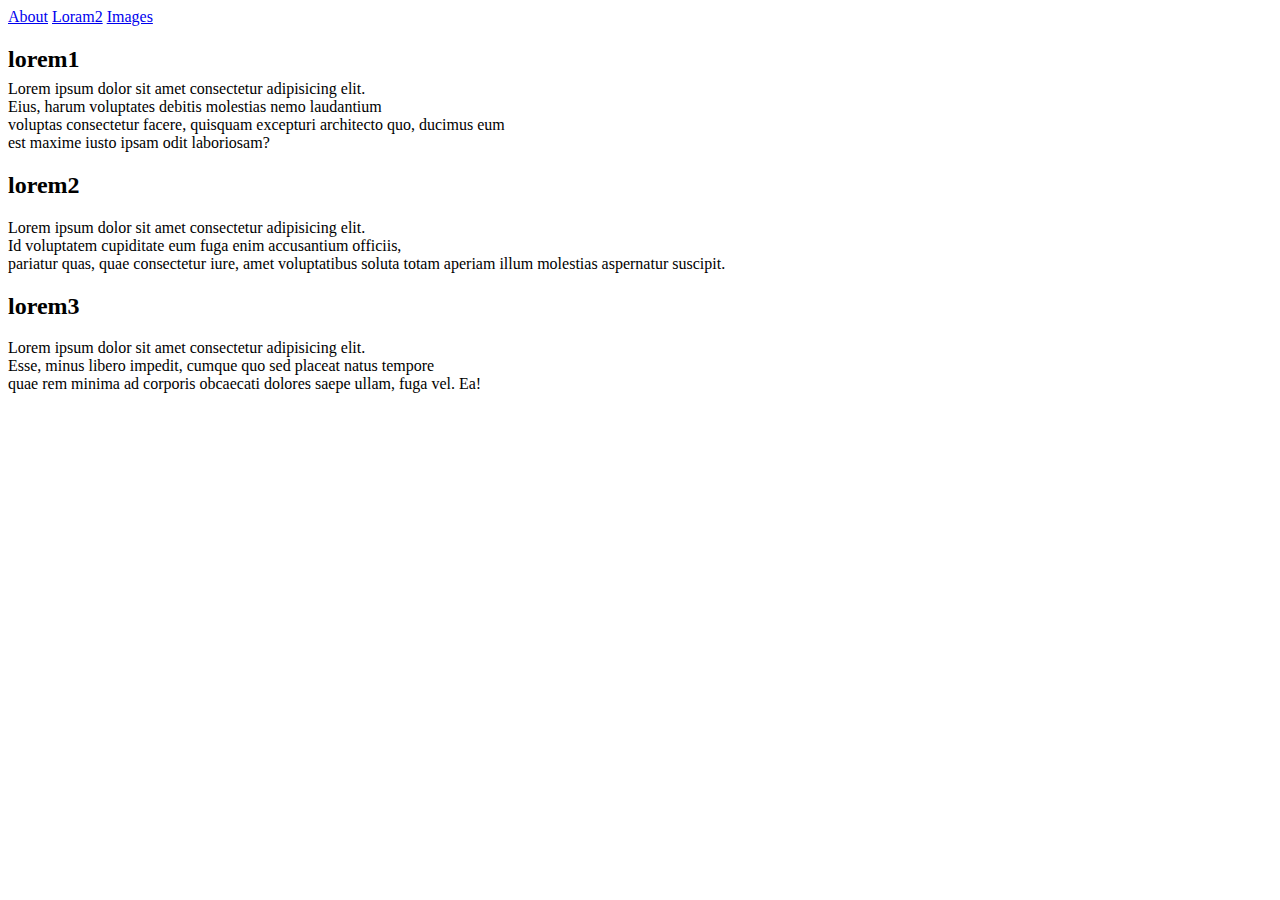
==== index.html @ 4aa07025 "the replacement for main" ====
<!DOCTYPE html>
<html lang="en">

<head>
    <meta charset="UTF-8">
    <meta http-equiv="X-UA-Compatible" content="IE=edge">
    <meta name="viewport" content="width=device-width, initial-scale=1.0">
    <link rel="stylesheet" href="css/style.css">
    <title>MH</title>
</head>

<body>
    <!--*TODO Nav bar-->
    <head>
        <nav class="nav">
            <a href="about.html">About</a>
            <a href="#">Loram2</a>
            <a href="#">Images</a>
        </nav>
    </head>
    <!--*the text boxes -->
    <section class="parent">
        <!--TODO The first text box -->
        <div class="divL1">
            <article class="lorem">
                <h2>lorem1</h2>
                <p style="margin-top: -13px">Lorem ipsum dolor sit amet consectetur adipisicing elit.<br> Eius, harum voluptates
                    debitis molestias nemo
                    laudantium<br> voluptas consectetur facere, quisquam excepturi architecto quo, ducimus eum<br> est
                    maxime
                    iusto ipsam odit laboriosam?</p>
            </article>
        </div>
        <!-- TODO the second text box -->
        <div class="divL2">
            <article class="lorem">
                <h2>lorem2</h2>
                <p>Lorem ipsum dolor sit amet consectetur adipisicing elit.<br> Id voluptatem cupiditate eum fuga enim
                    accusantium officiis,<br>pariatur quas, quae consectetur iure, amet voluptatibus soluta totam
                    aperiam illum
                    molestias aspernatur suscipit.</p>
            </article>
        </div>
        <!-- TODO the 3rd text box -->
        <div class="divL3">
            <article class="lorem">
                <h2>lorem3</h2>
                <p>Lorem ipsum dolor sit amet consectetur adipisicing elit.<br> Esse, minus libero impedit, cumque quo
                    sed placeat natus tempore<br> quae rem minima ad corporis obcaecati dolores saepe ullam, fuga vel. Ea!                   
                </p>
            </article>
        </div>
    </section>
<link rel="js" href="JS/main.js">
</body>

</html>

</body>

</html>
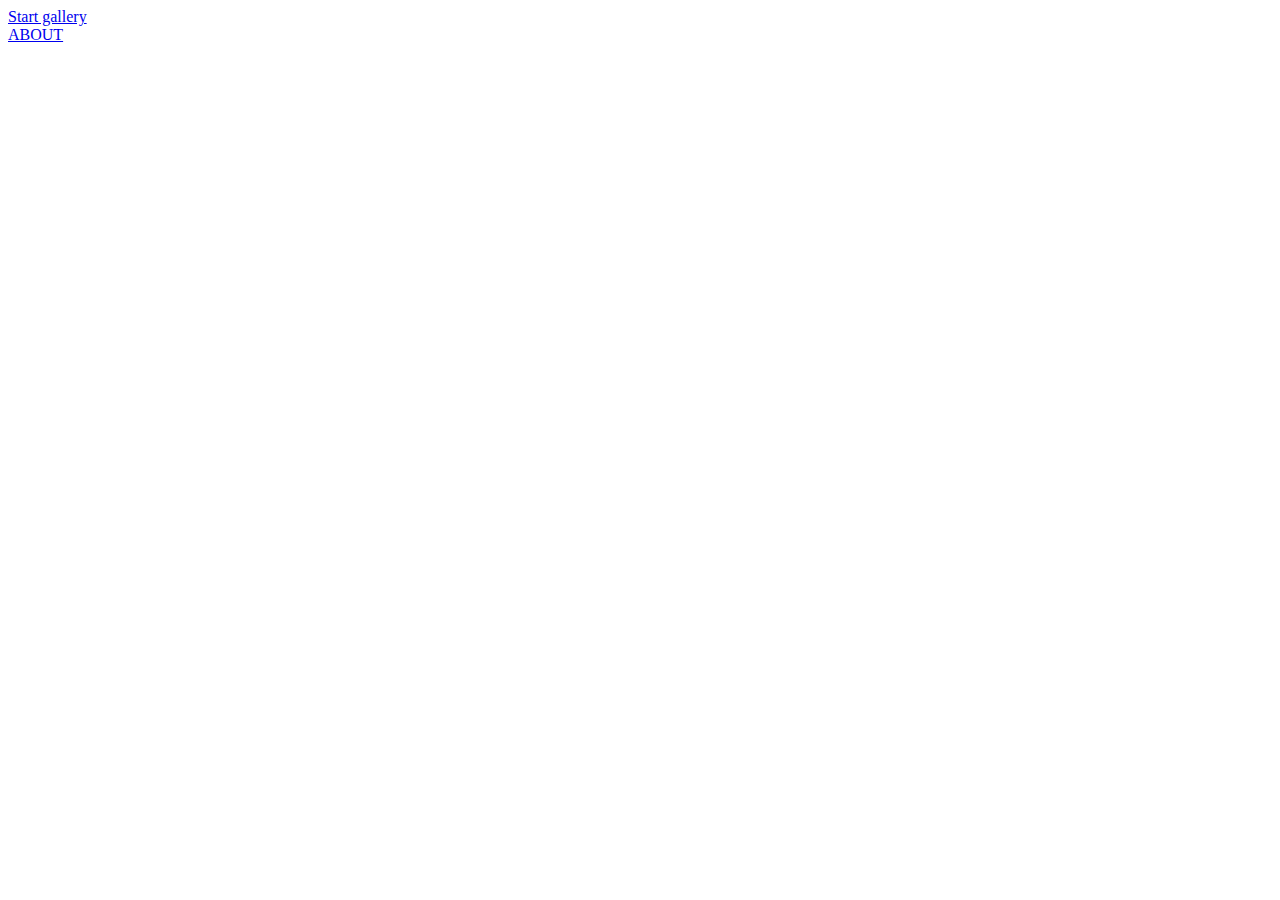
==== commit 57036338: "Ammended site" ====
--- a/index.html
+++ b/index.html
@@ -6,52 +6,24 @@
     <meta http-equiv="X-UA-Compatible" content="IE=edge">
     <meta name="viewport" content="width=device-width, initial-scale=1.0">
     <link rel="stylesheet" href="css/style.css">
-    <title>MH</title>
+    <title>PhotoKing</title>
 </head>
 
 <body>
+    <div class="Section_top">
+        <div class="content">
+            
+            <a href="#">Start gallery</a>
+        </div> 
+
     <!--*TODO Nav bar-->
     <head>
         <nav class="nav">
-            <a href="about.html">About</a>
-            <a href="#">Loram2</a>
-            <a href="#">Images</a>
+            <a href="about.html">ABOUT</a>
         </nav>
     </head>
-    <!--*the text boxes -->
-    <section class="parent">
-        <!--TODO The first text box -->
-        <div class="divL1">
-            <article class="lorem">
-                <h2>lorem1</h2>
-                <p style="margin-top: -13px">Lorem ipsum dolor sit amet consectetur adipisicing elit.<br> Eius, harum voluptates
-                    debitis molestias nemo
-                    laudantium<br> voluptas consectetur facere, quisquam excepturi architecto quo, ducimus eum<br> est
-                    maxime
-                    iusto ipsam odit laboriosam?</p>
-            </article>
-        </div>
-        <!-- TODO the second text box -->
-        <div class="divL2">
-            <article class="lorem">
-                <h2>lorem2</h2>
-                <p>Lorem ipsum dolor sit amet consectetur adipisicing elit.<br> Id voluptatem cupiditate eum fuga enim
-                    accusantium officiis,<br>pariatur quas, quae consectetur iure, amet voluptatibus soluta totam
-                    aperiam illum
-                    molestias aspernatur suscipit.</p>
-            </article>
-        </div>
-        <!-- TODO the 3rd text box -->
-        <div class="divL3">
-            <article class="lorem">
-                <h2>lorem3</h2>
-                <p>Lorem ipsum dolor sit amet consectetur adipisicing elit.<br> Esse, minus libero impedit, cumque quo
-                    sed placeat natus tempore<br> quae rem minima ad corporis obcaecati dolores saepe ullam, fuga vel. Ea!                   
-                </p>
-            </article>
-        </div>
-    </section>
-<link rel="js" href="JS/main.js">
+
+
 </body>
 
 </html>
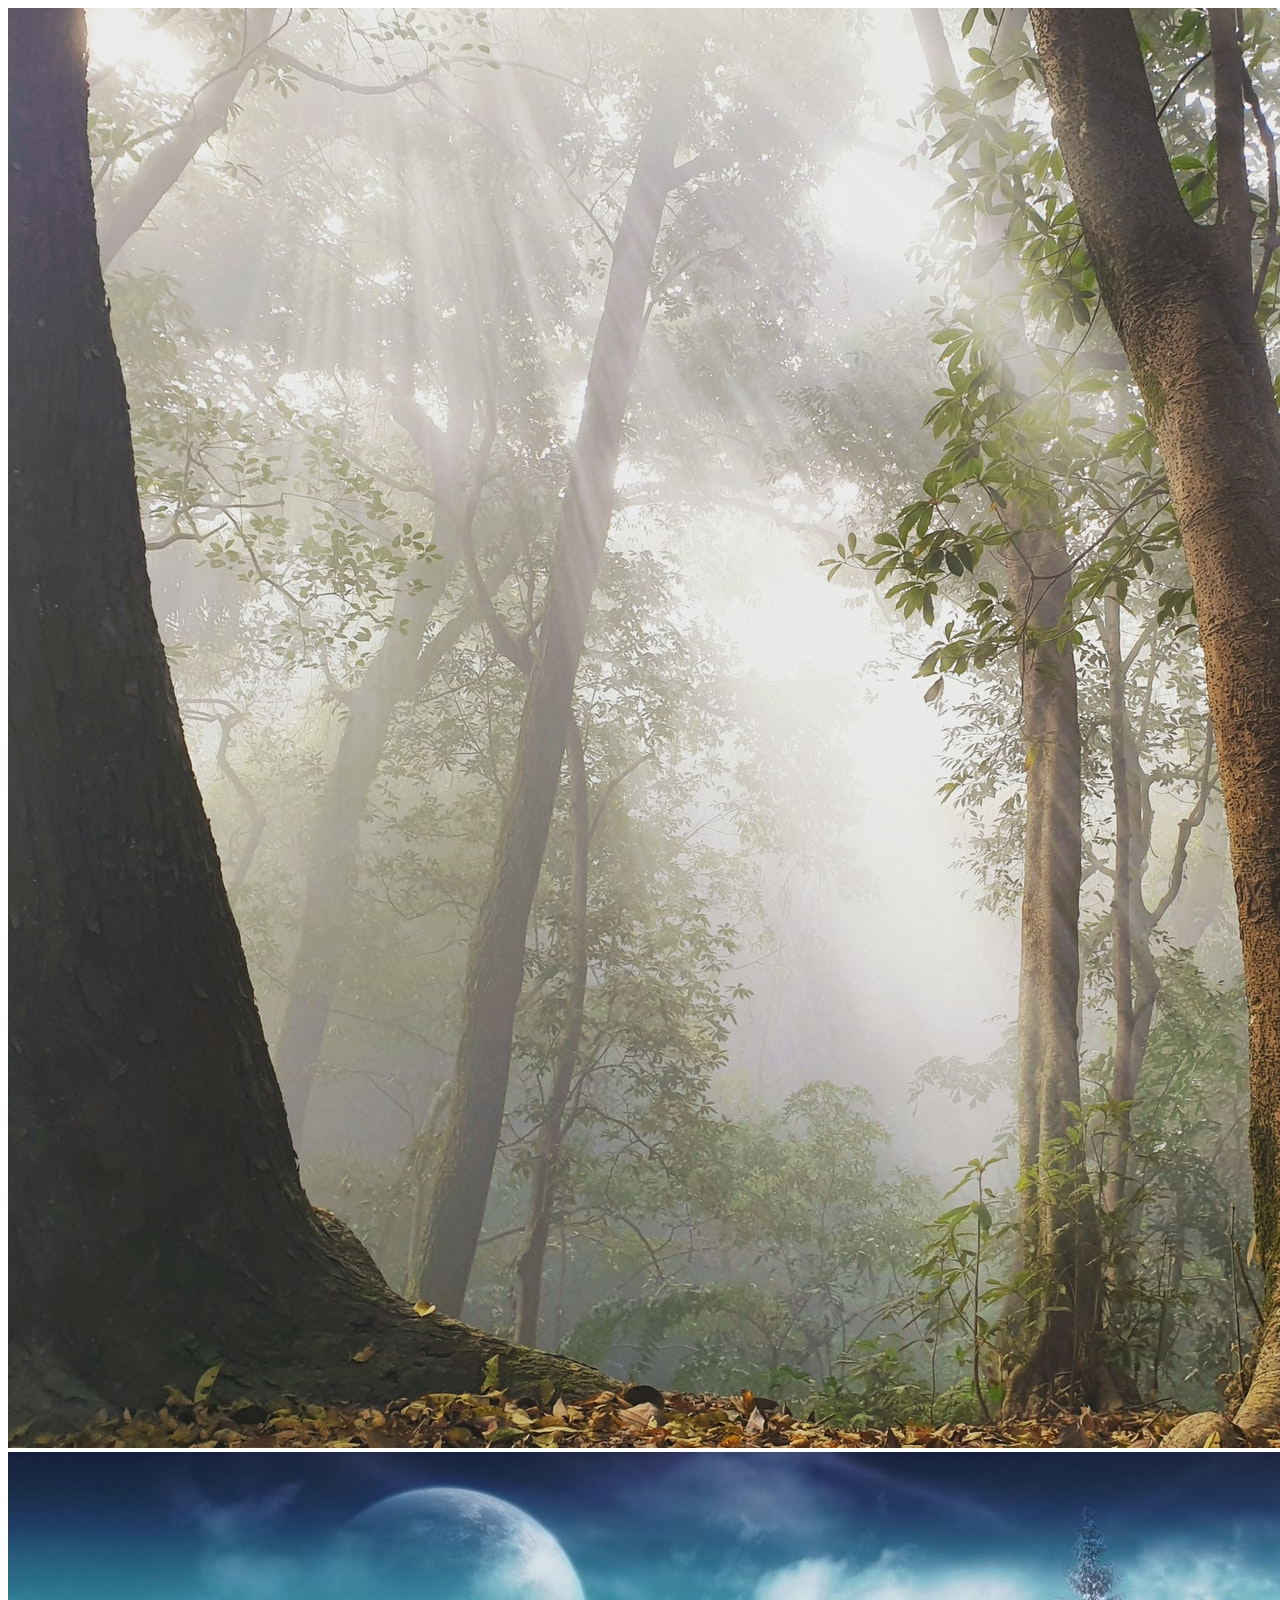
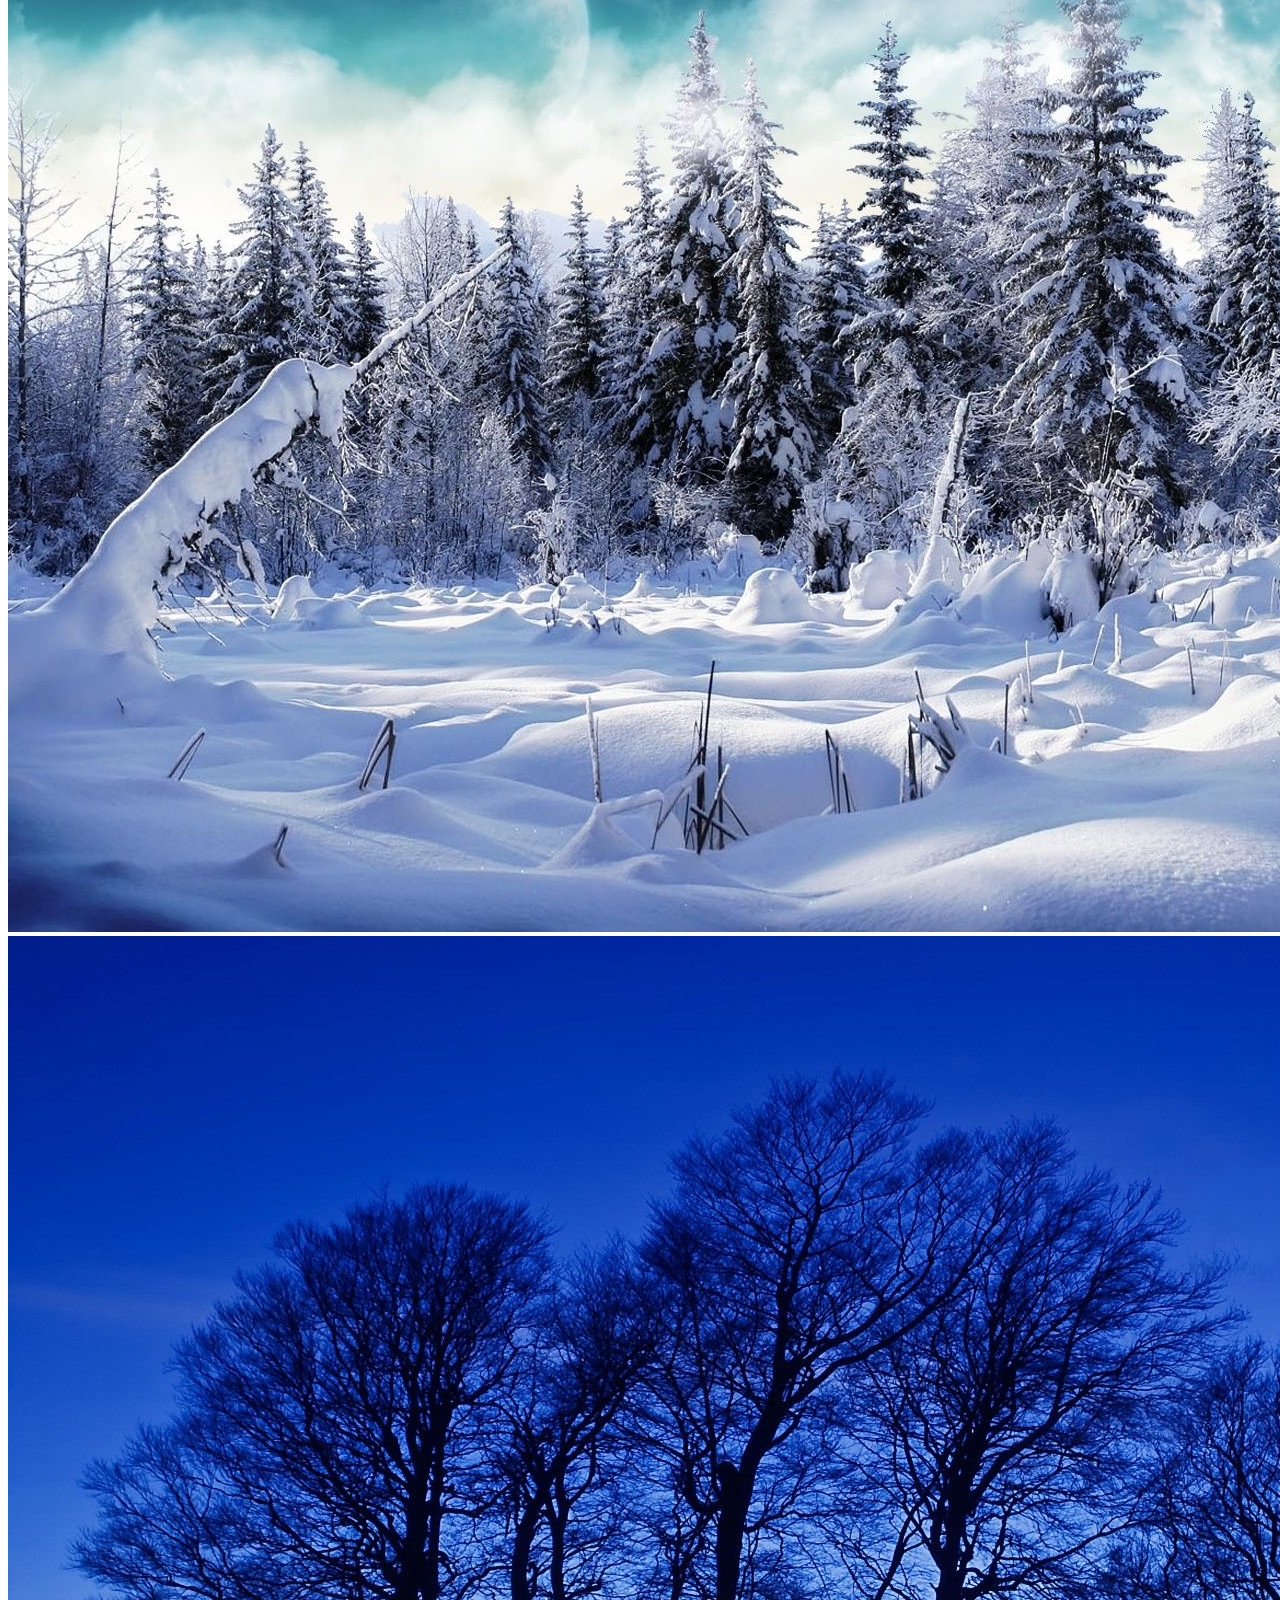
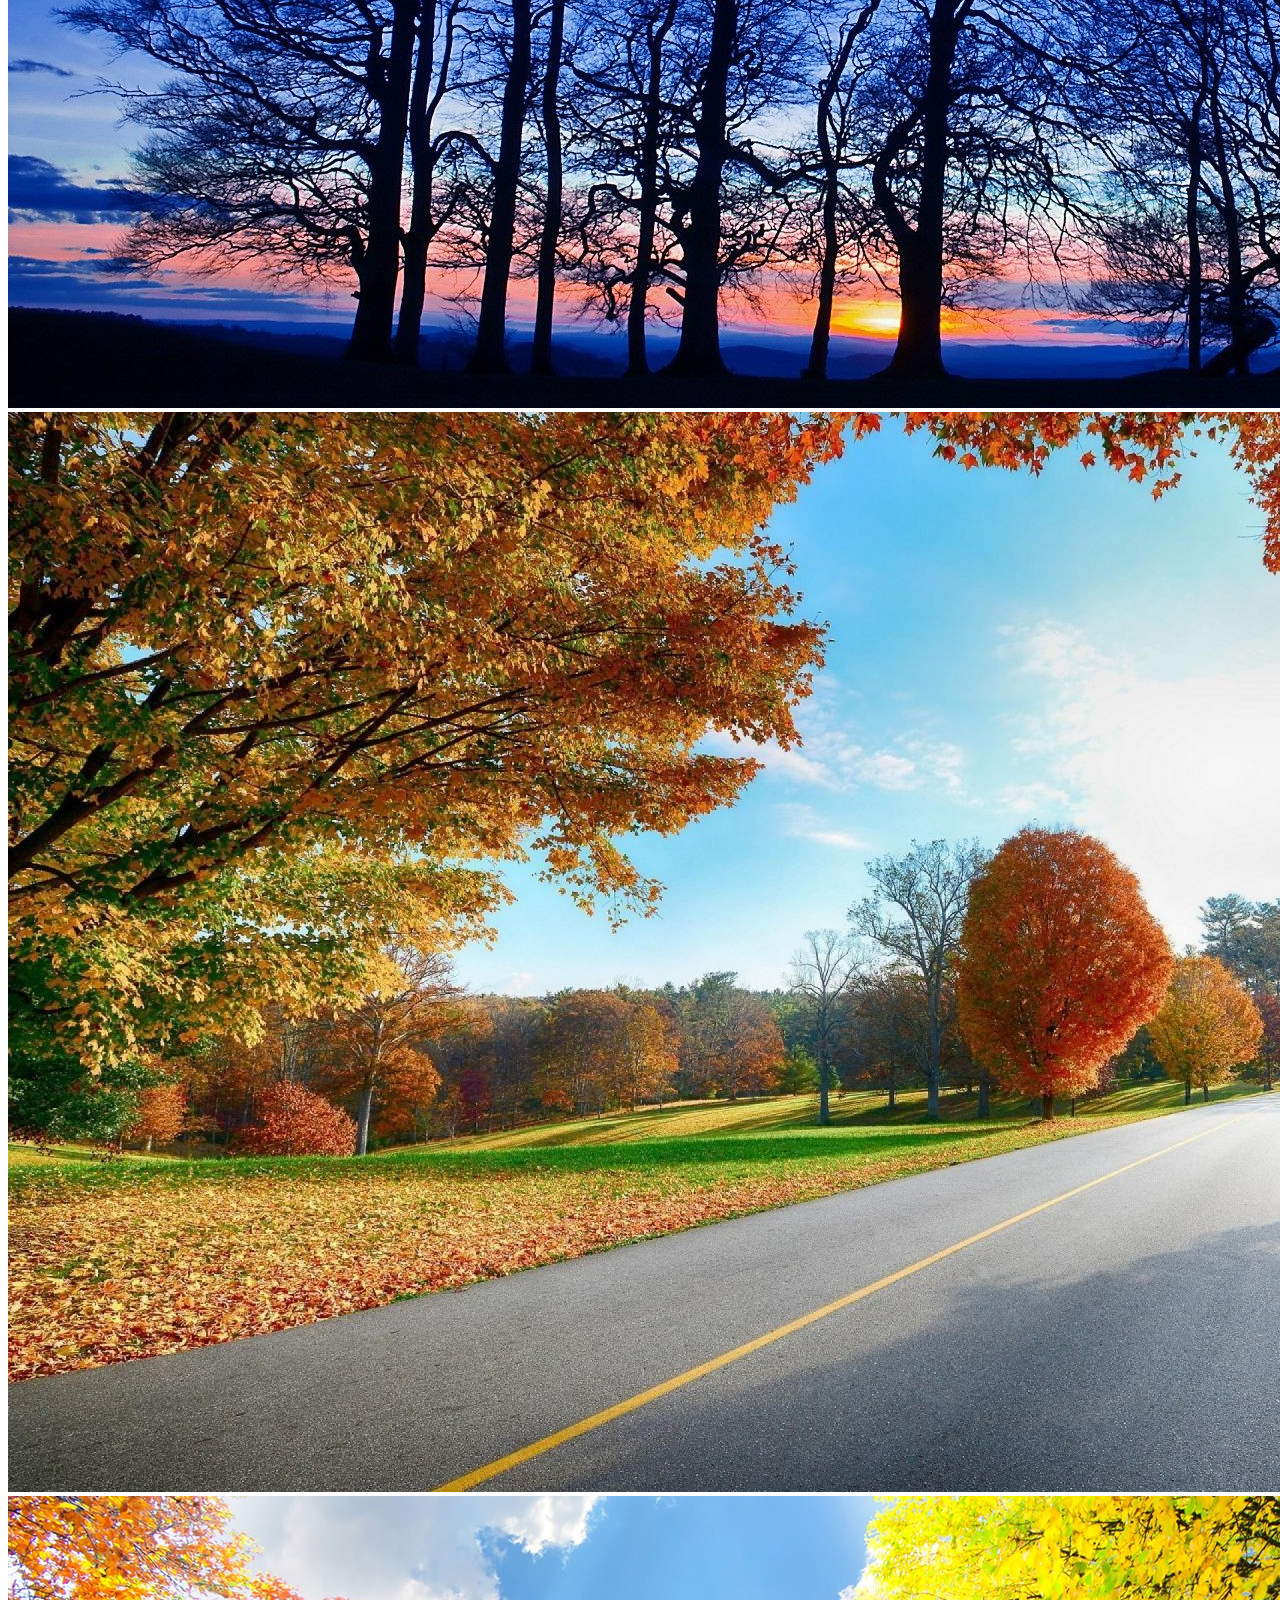
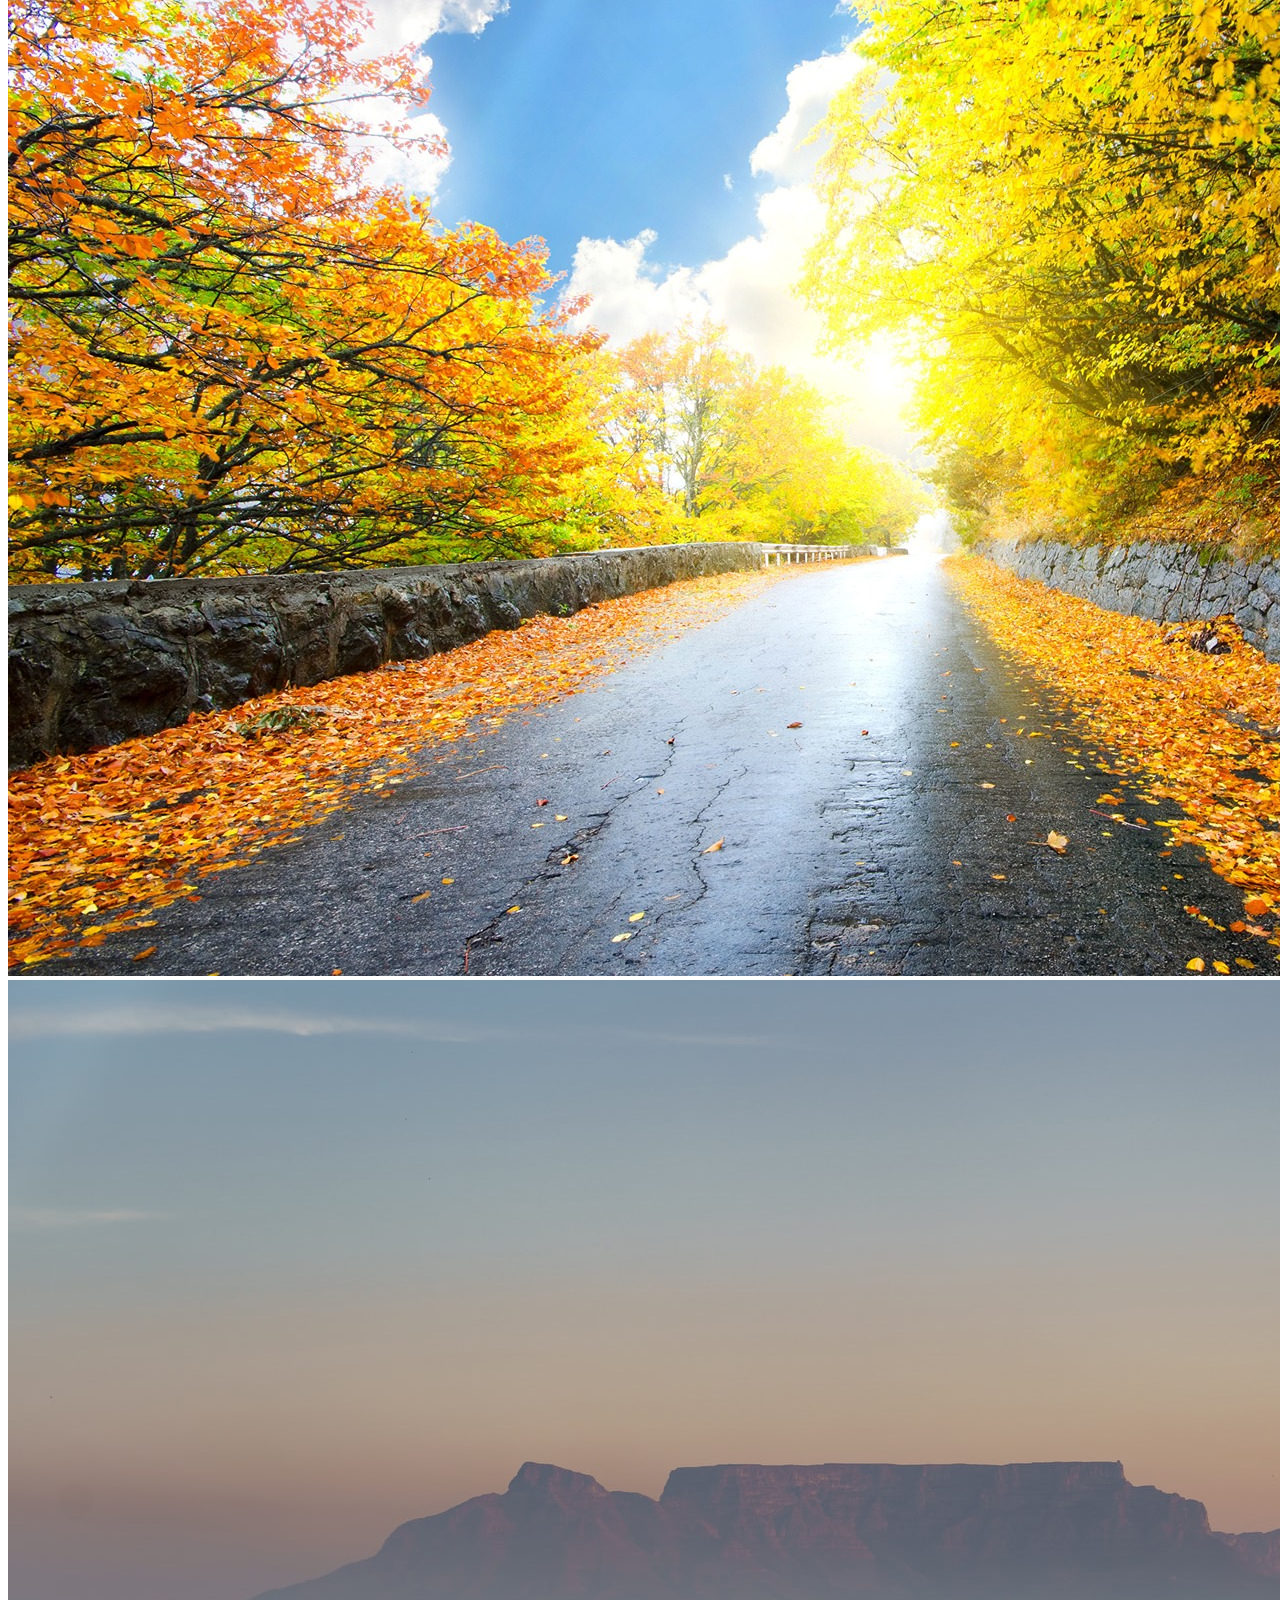
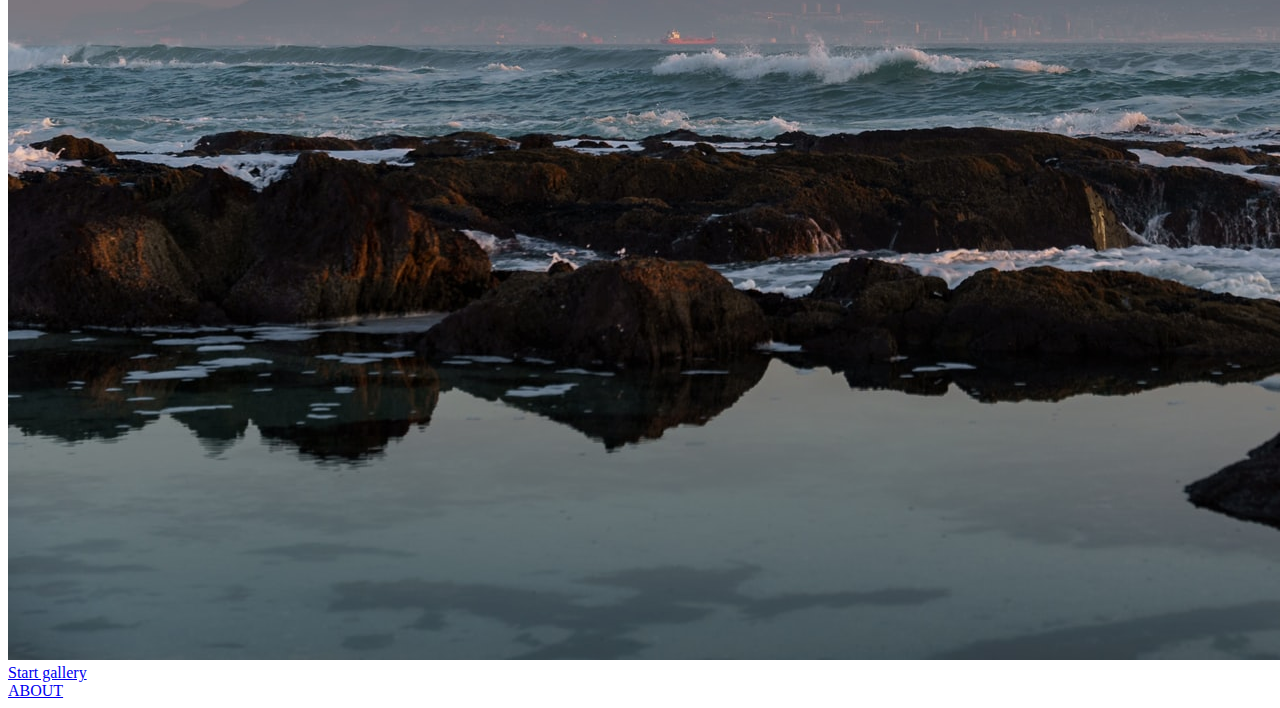
==== commit a248e891: "Photos slidershow poc" ====
--- a/index.html
+++ b/index.html
@@ -10,11 +10,19 @@
 </head>
 
 <body>
+    <div class="photos-container">
+        <img src="../images/forest.jpg"/>
+        <img src="../images/forest4.jpg"/>
+        <img src="../images/tree2.jpg"/>
+        <img src="../images/road.jpg"/>
+        <img src="../images/Road2.jpg"/>
+        <img src="../images/TableM.jpg"/>
+    </div>
     <div class="Section_top">
+
         <div class="content">
-            
             <a href="#">Start gallery</a>
-        </div> 
+        </div>
 
     <!--*TODO Nav bar-->
     <head>
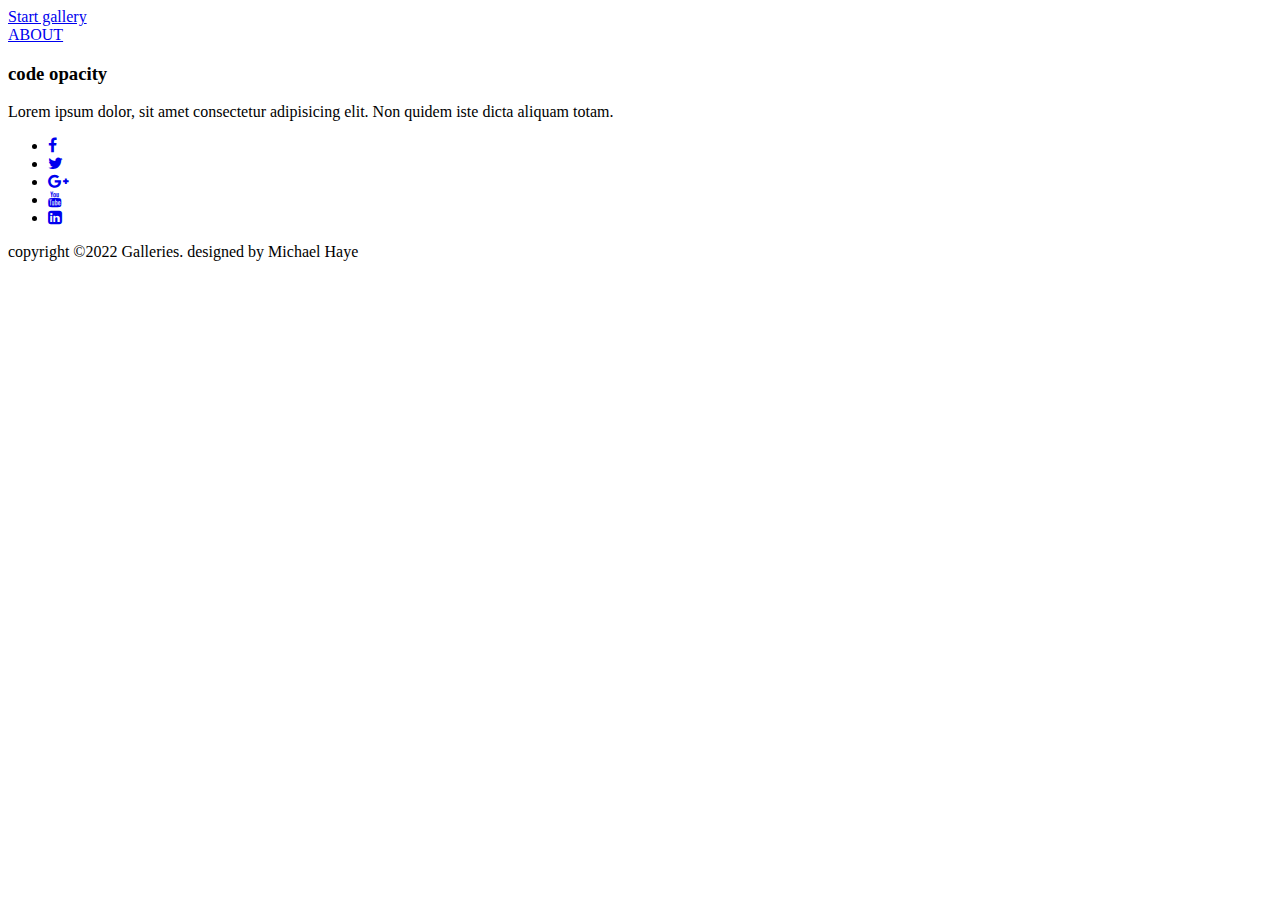
==== commit 86eecf62: "styling for my footer" ====
--- a/index.html
+++ b/index.html
@@ -6,23 +6,16 @@
     <meta http-equiv="X-UA-Compatible" content="IE=edge">
     <meta name="viewport" content="width=device-width, initial-scale=1.0">
     <link rel="stylesheet" href="css/style.css">
+    <link rel="stylesheet" href="http://stackpath.bootstrapcdn.com/font-awesome/4.7.0/css/font-awesome.min.css">
     <title>PhotoKing</title>
 </head>
 
 <body>
-    <div class="photos-container">
-        <img src="../images/forest.jpg"/>
-        <img src="../images/forest4.jpg"/>
-        <img src="../images/tree2.jpg"/>
-        <img src="../images/road.jpg"/>
-        <img src="../images/Road2.jpg"/>
-        <img src="../images/TableM.jpg"/>
-    </div>
     <div class="Section_top">
-
         <div class="content">
+            
             <a href="#">Start gallery</a>
-        </div>
+        </div> 
 
     <!--*TODO Nav bar-->
     <head>
@@ -31,11 +24,21 @@
         </nav>
     </head>
 
-
+<footer>
+ <div class="footer-content">
+<h3>code opacity</h3>
+<p>Lorem ipsum dolor, sit amet consectetur adipisicing elit. Non quidem iste dicta aliquam totam.</p>
+<ul class="socials">
+    <li><a href="#"><i class="fa fa-facebook"></i></a></li>
+    <li><a href="#"><i class="fa fa-twitter"></i></a></li>
+    <li><a href="#"><i class="fa fa-google-plus"></i></a></li>
+    <li><a href="#"><i class="fa fa-youtube"></i></a></li>
+    <li><a href="#"><i class="fa fa-linkedin-square"></i></a></li>
+</ul> 
+</div>
+<div class="footer-bottom">
+    <p>copyright &copy;2022 Galleries. designed by <span>Michael Haye</span></p>
+</div>
+</footer>
 </body>
-
-</html>
-
-</body>
-
 </html>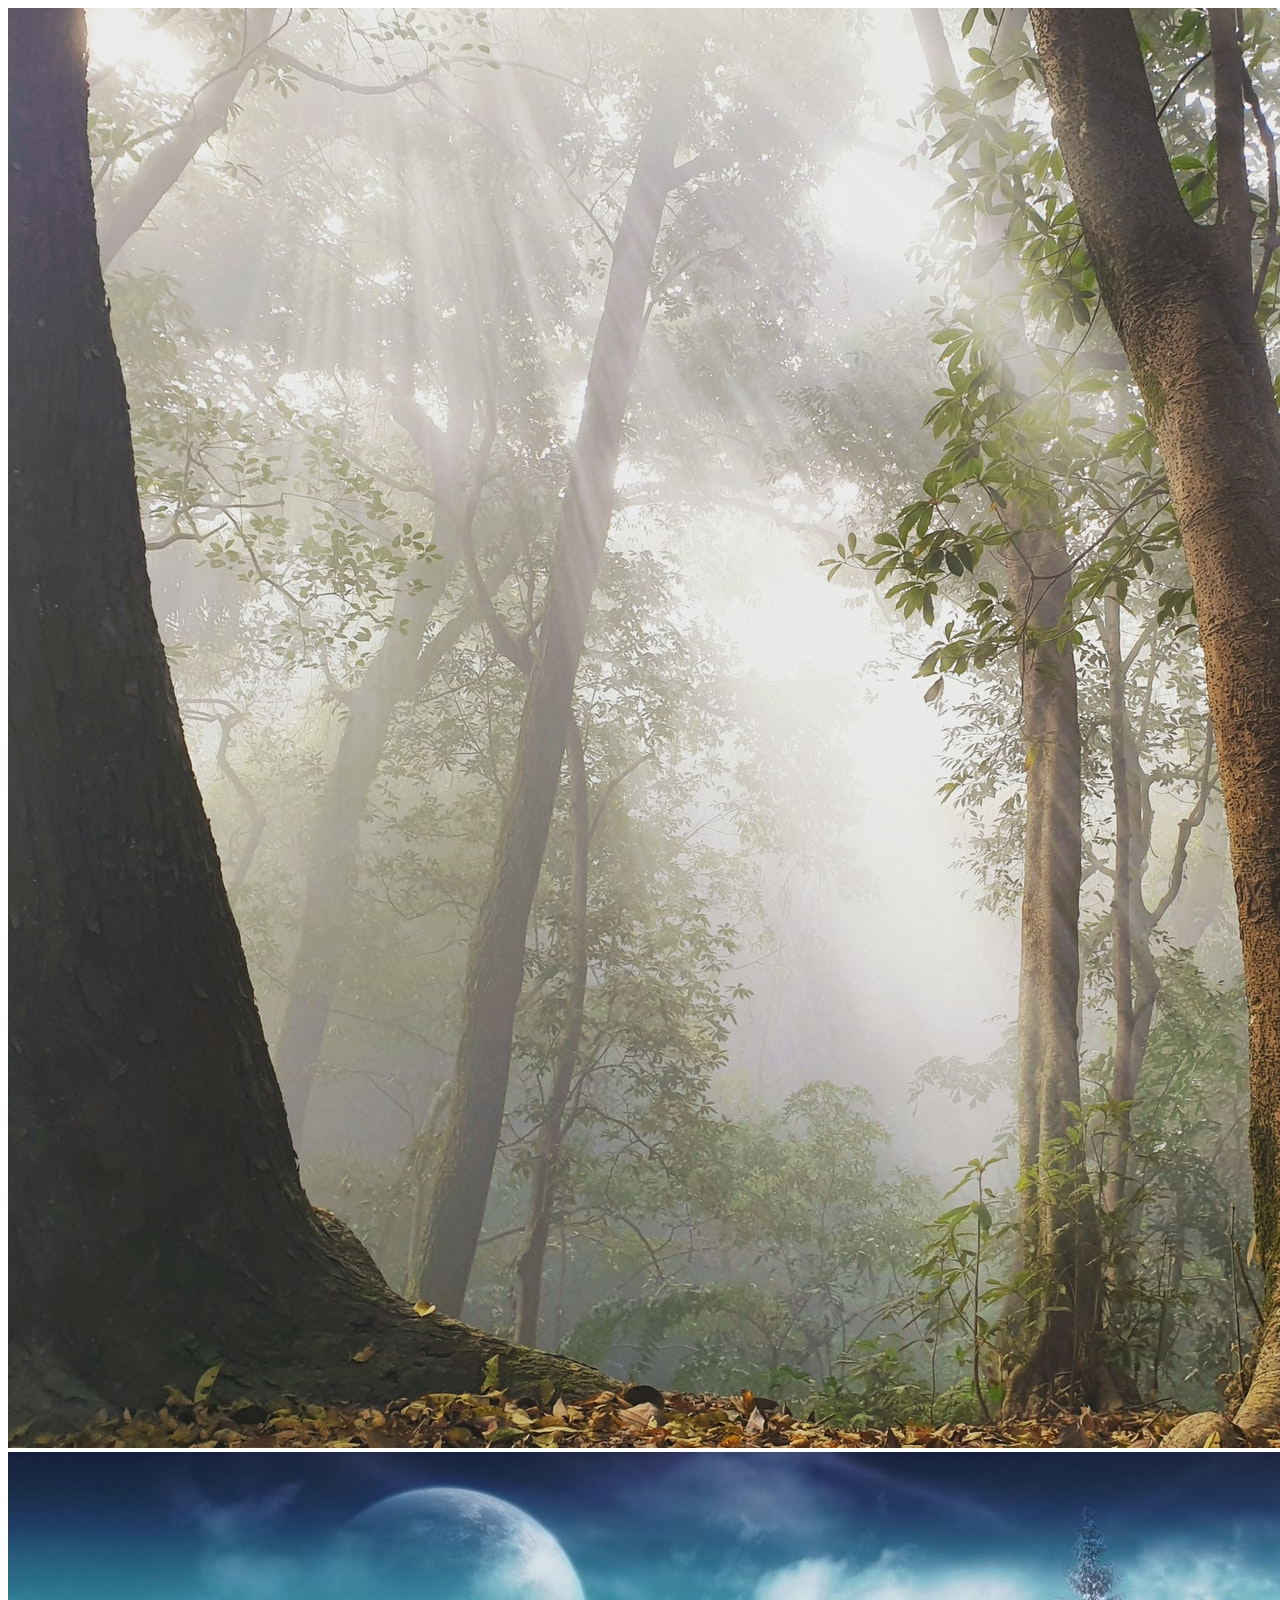
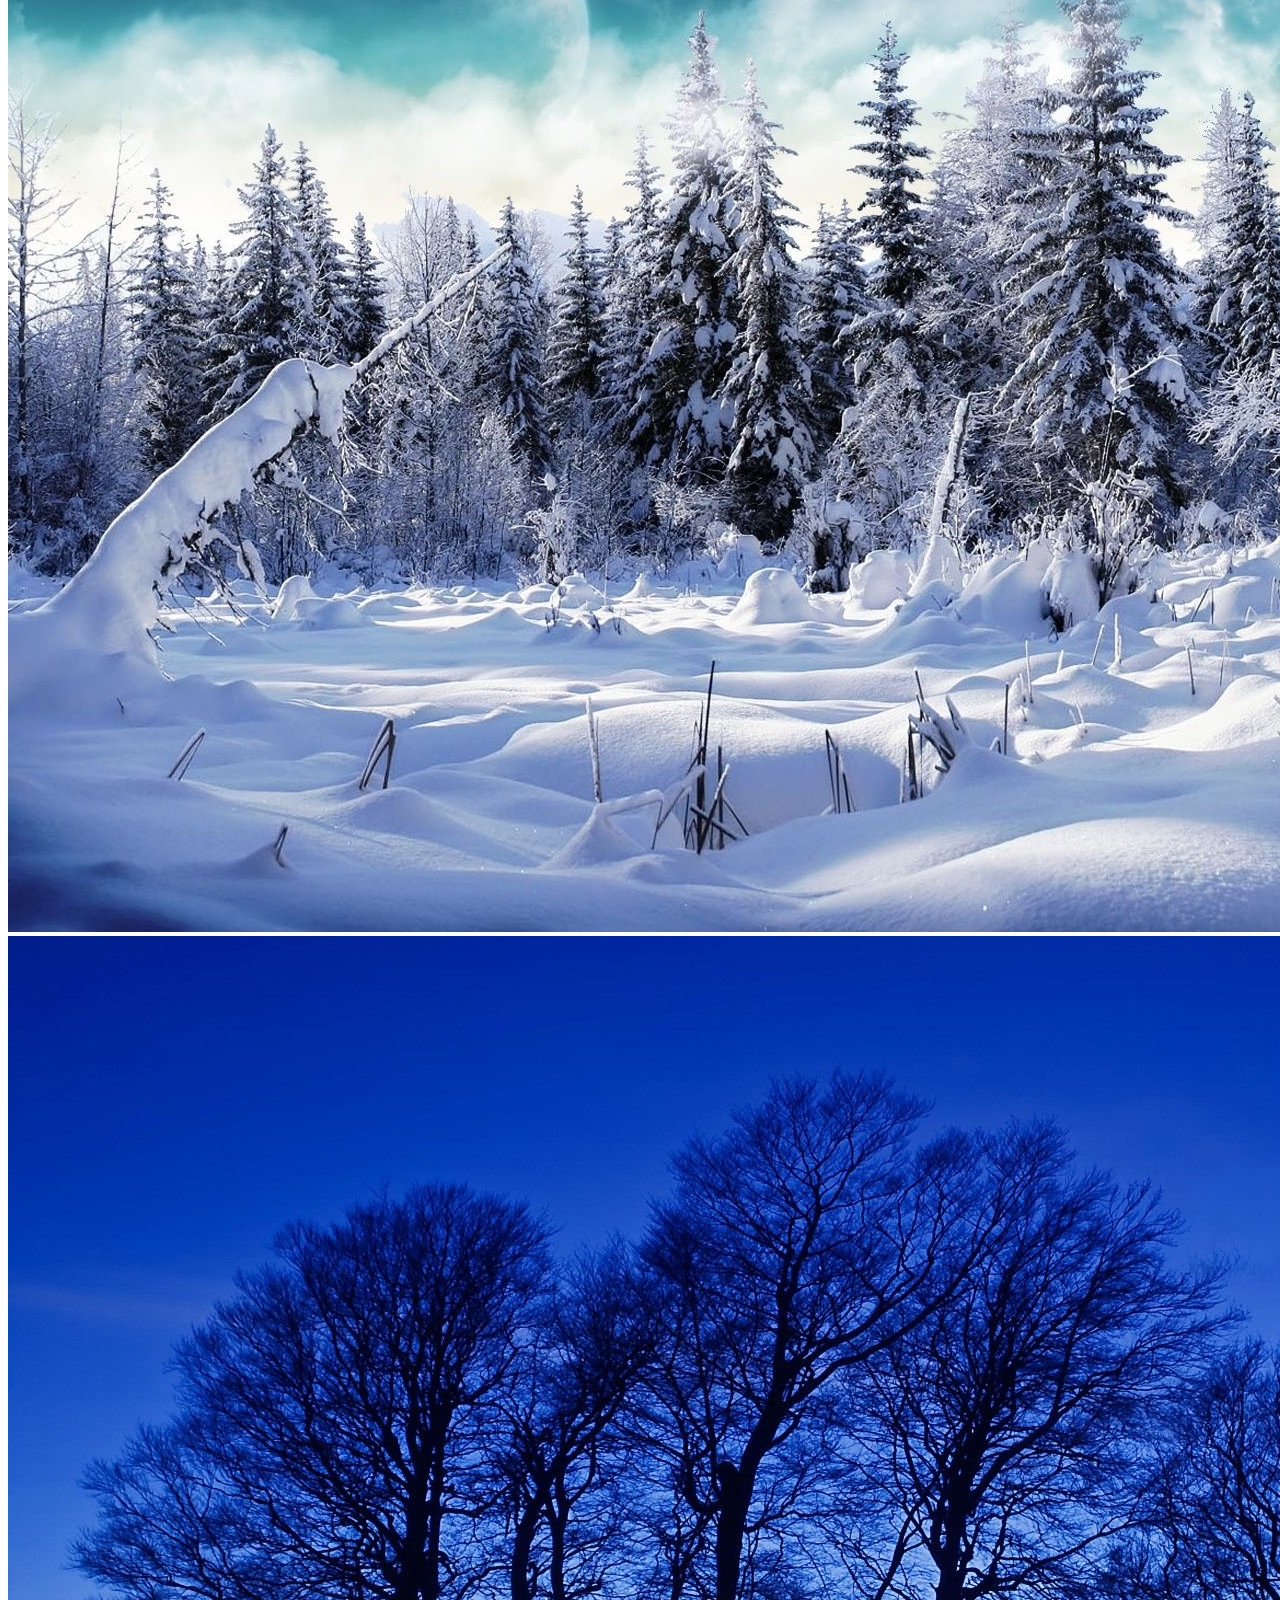
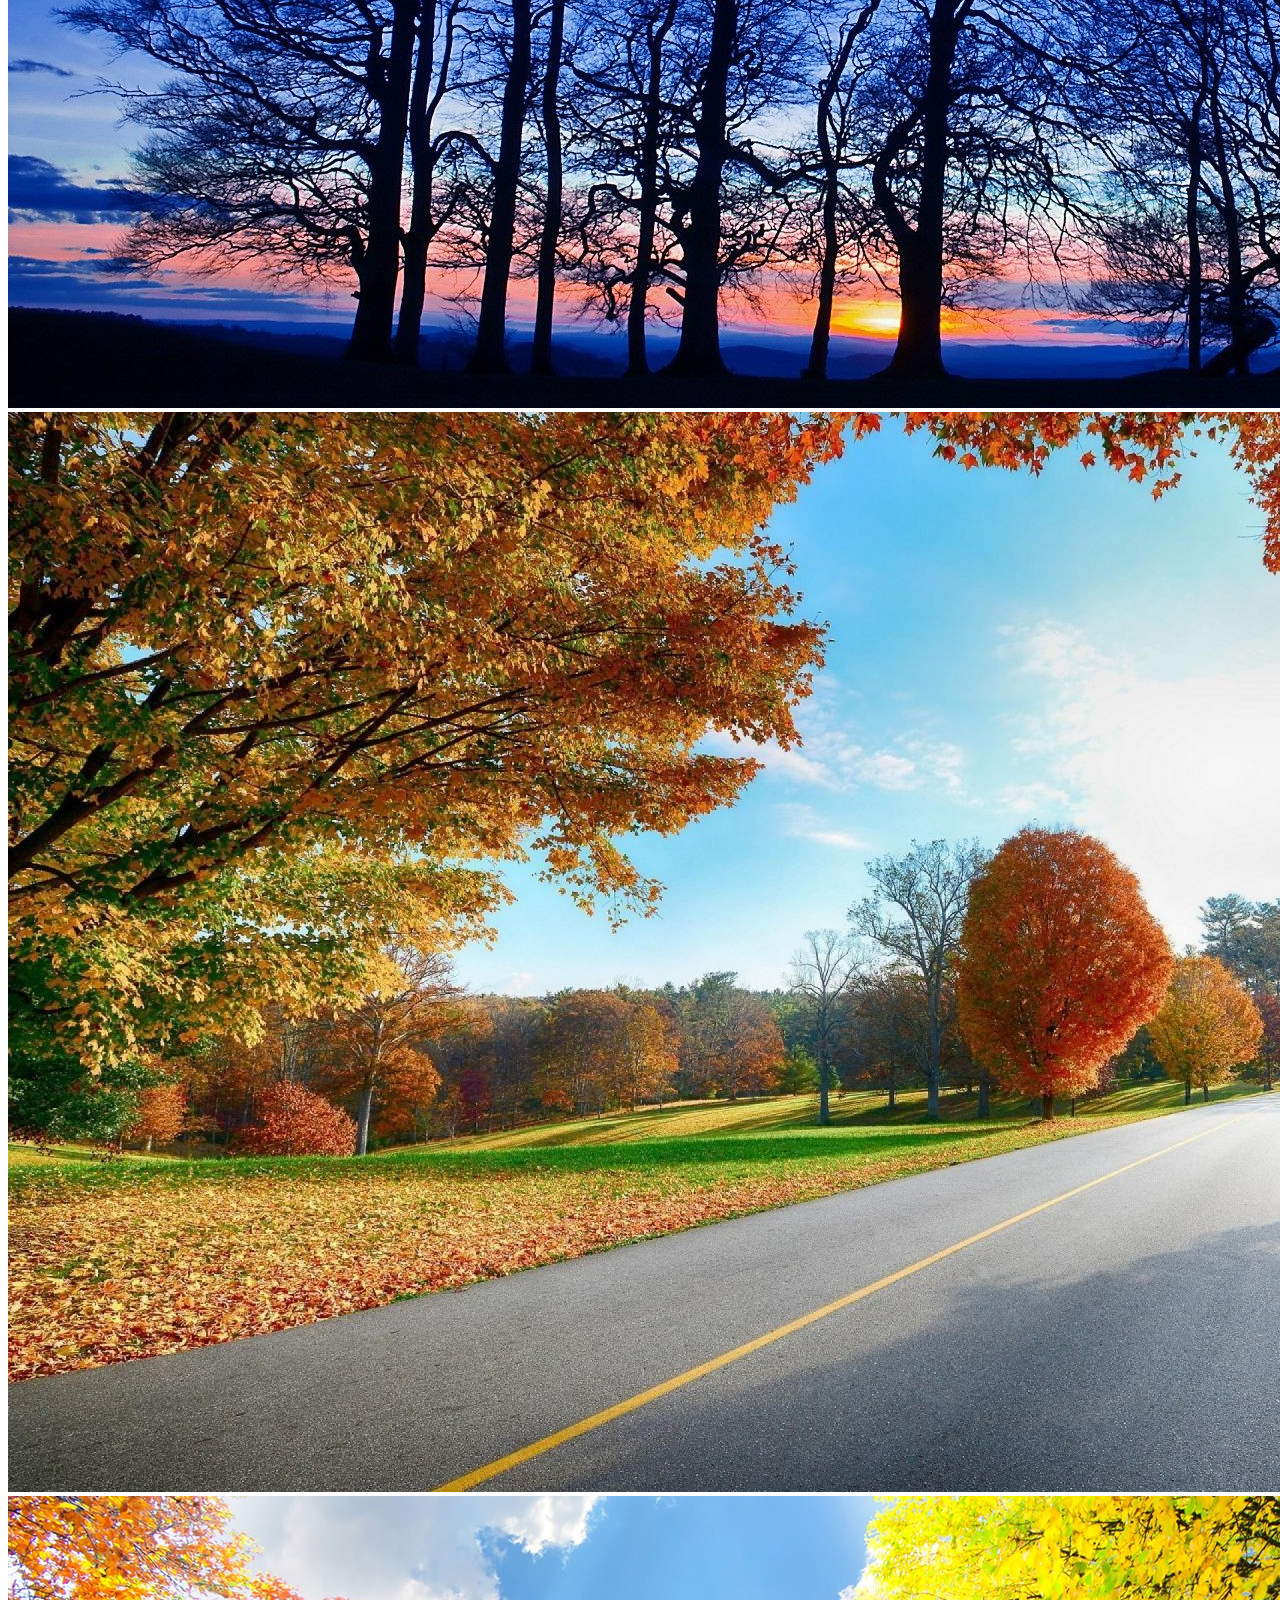
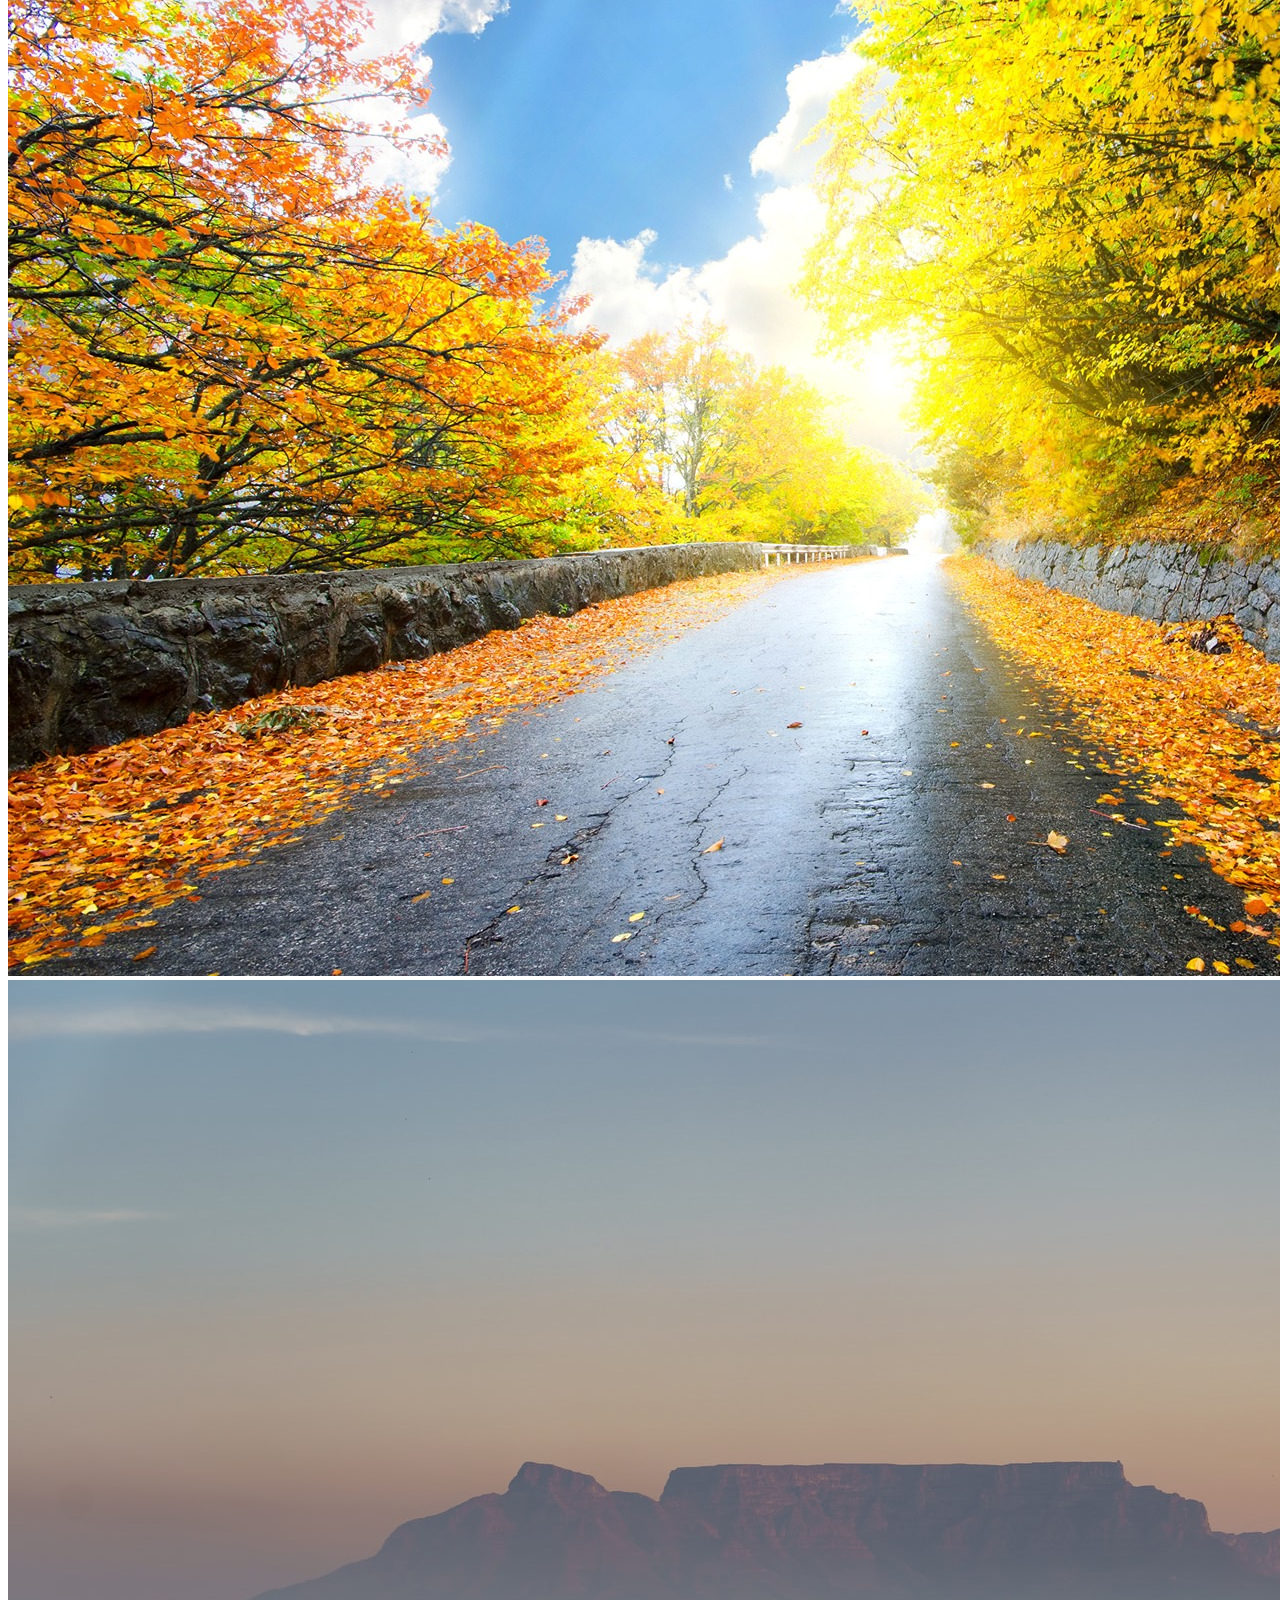
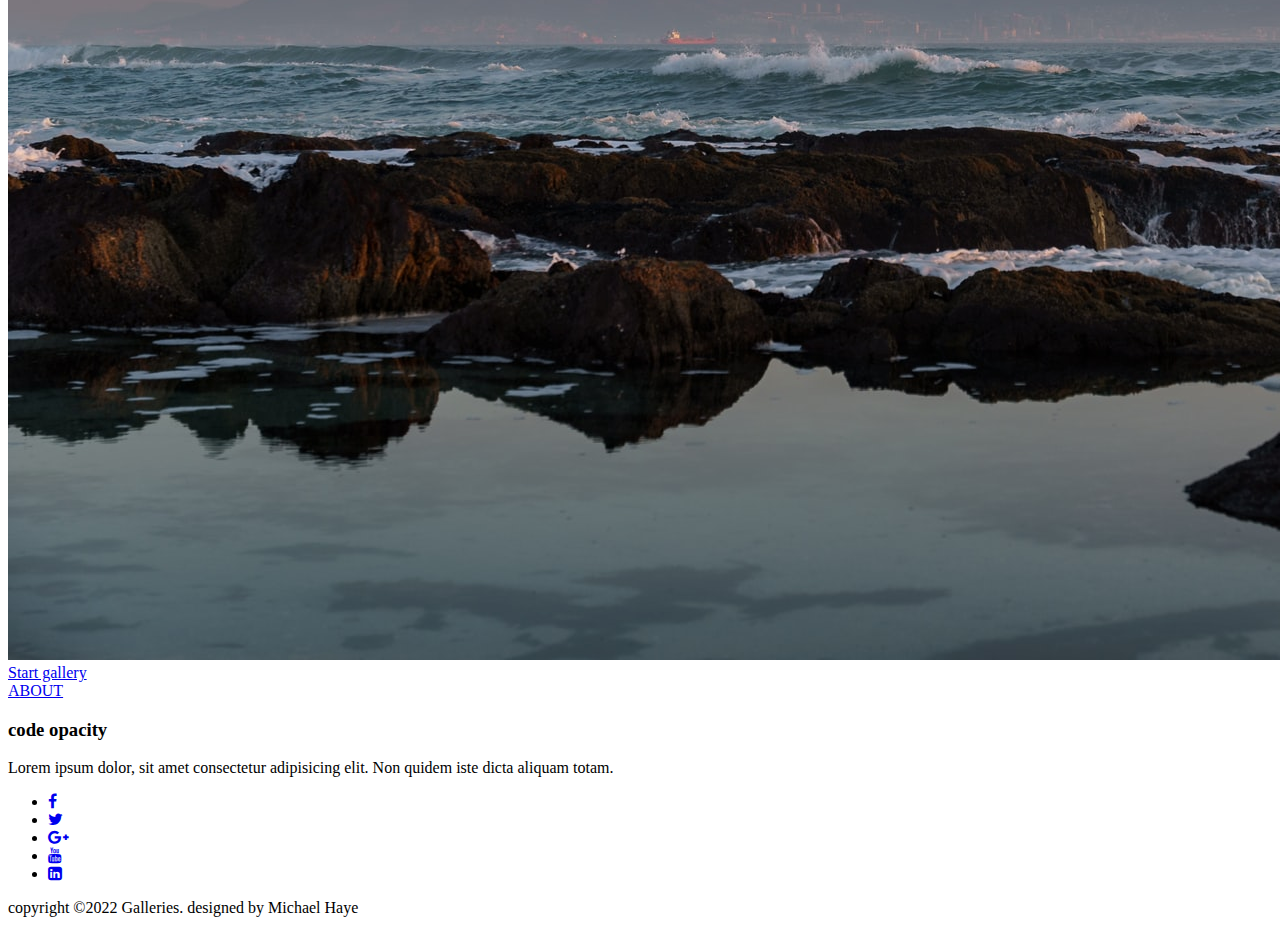
==== commit f6573d63: "up-dated the changing screen" ====
--- a/index.html
+++ b/index.html
@@ -11,17 +11,26 @@
 </head>
 
 <body>
+    <div class="photos-container">
+        <img src="../images/forest.jpg"/>
+        <img src="../images/forest4.jpg"/>
+        <img src="../images/tree2.jpg"/>
+        <img src="../images/road.jpg"/>
+        <img src="../images/Road2.jpg"/>
+        <img src="../images/TableM.jpg"/>
+    </div>
     <div class="Section_top">
         <div class="content">
             
             <a href="#">Start gallery</a>
         </div> 
-
+    </div>
     <!--*TODO Nav bar-->
     <head>
         <nav class="nav">
             <a href="about.html">ABOUT</a>
         </nav>
+        </head>
     </head>
 
 <footer>
